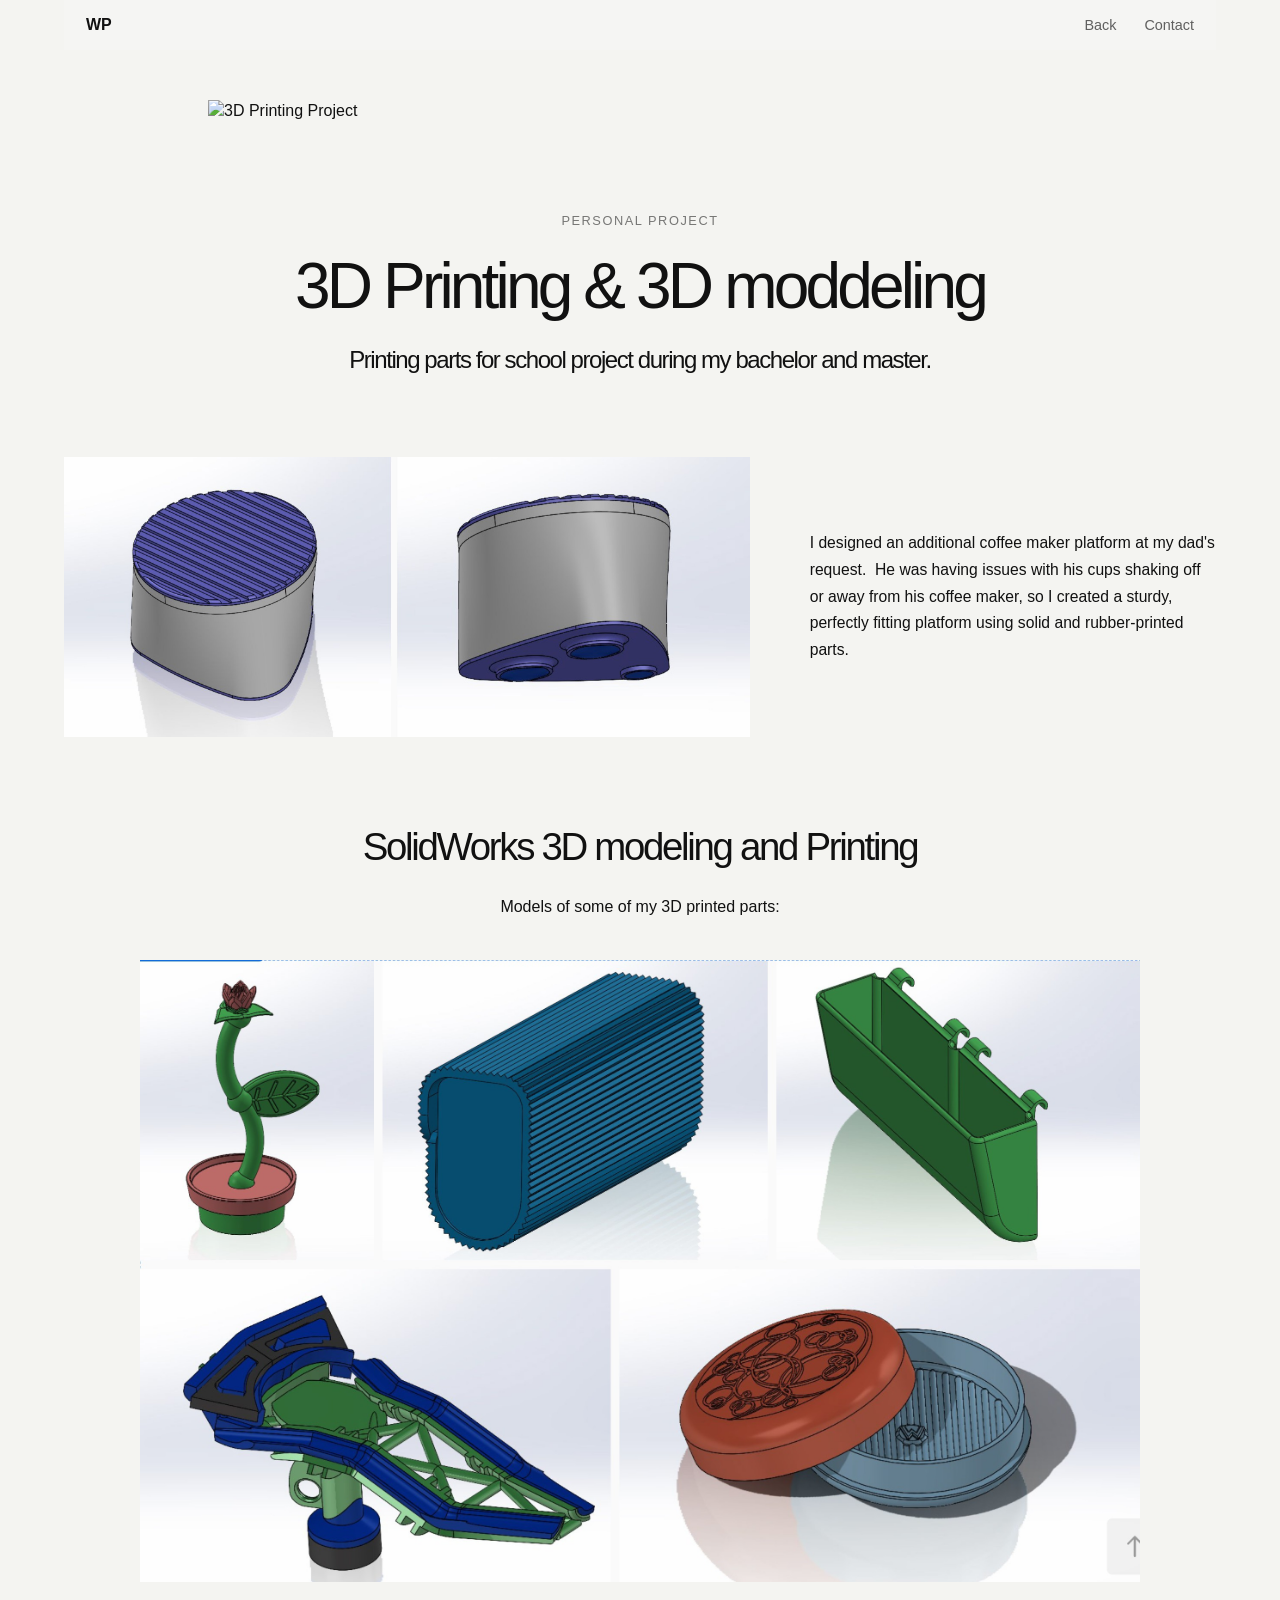
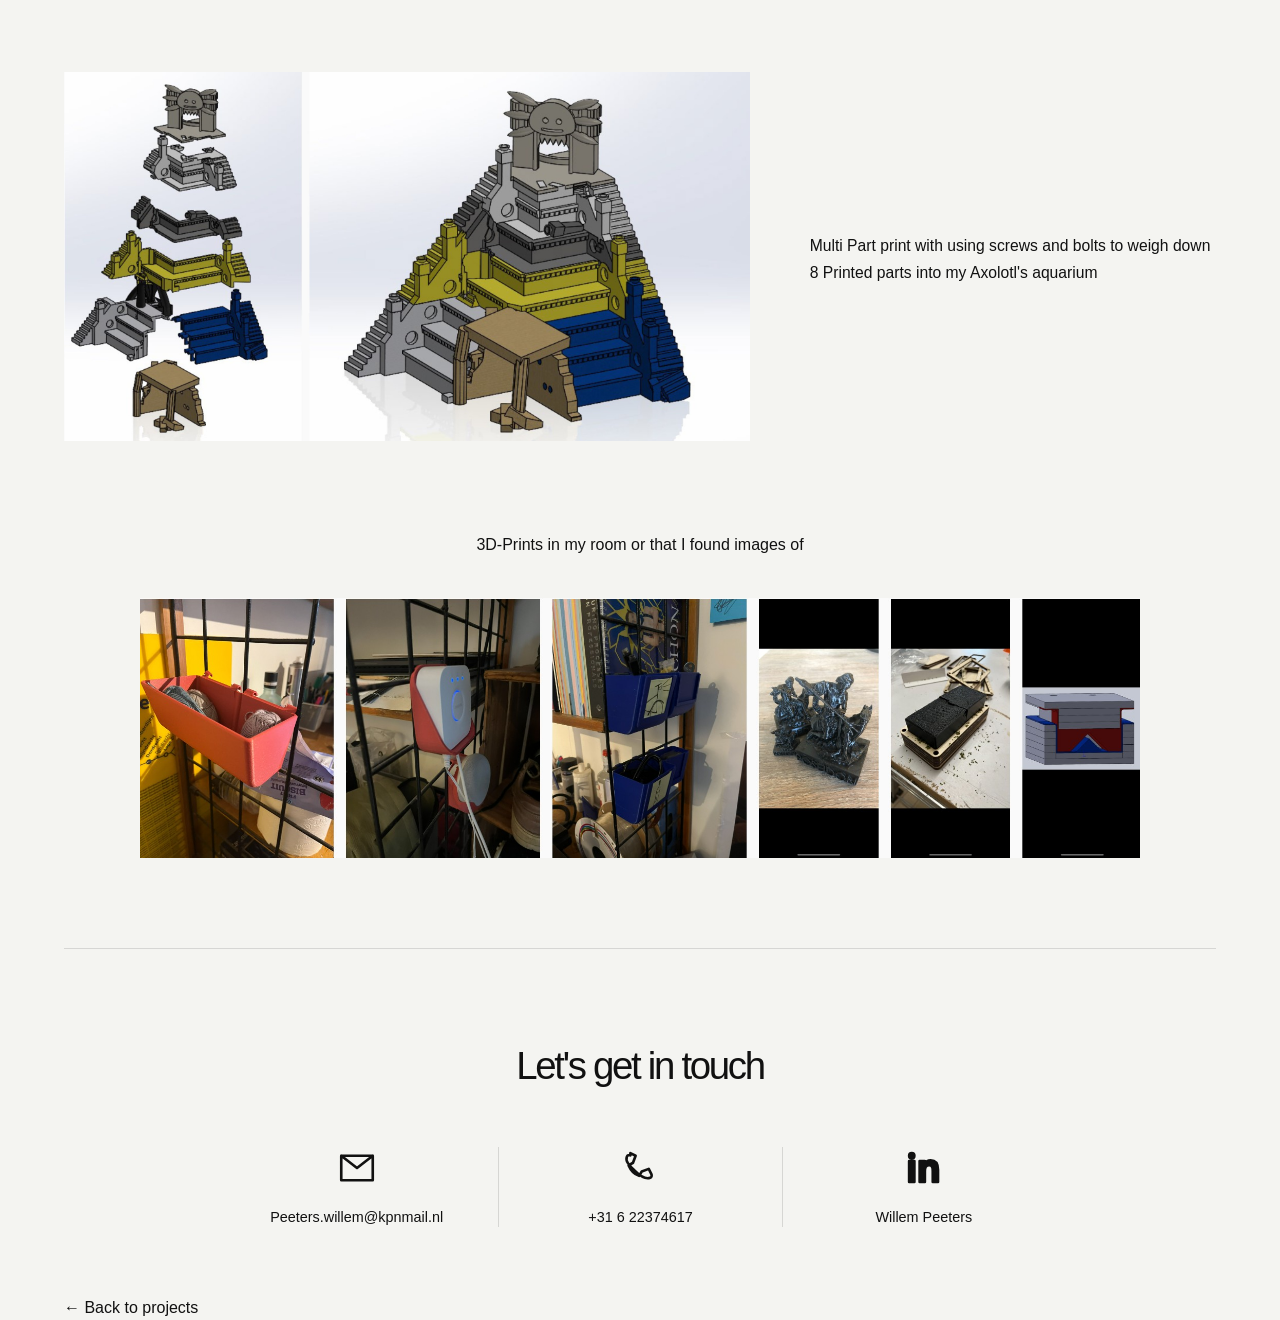
==== 3DPrinting.html @ cccd196d "Nieuwe gefilterde portfolio versie" ====
<!DOCTYPE html>

<html lang="en">

<head>
    <meta charset="UTF-8">
    <meta name="viewport" content="width=device-width, initial-scale=1.0">

    <title>3D-Printing - Willem Peeters</title>

    <link rel="stylesheet" href="css/style.css">
</head>

<body>


    <!-- =========================
         FLOATING NAVIGATION
    ========================== -->

    <nav class="project-navigation">

        <a href="index.html" class="project-nav-logo">
            WP
        </a>

        <div class="project-nav-links">

            <a href="index.html#work">
                Back
            </a>

            <a href="index.html#contact">
                Contact
            </a>

        </div>

    </nav>



    <main class="project-page">


        <!-- =========================
             MAIN IMAGE
        ========================== -->

        <section class="project-centered-image project-introduction-image">

            <img
                src="Willem Peeters_files/3DPrinting/Main2.jpg"
                alt="3D Printing Project"
            >

        </section>



        <!-- =========================
             TITLE + INTRODUCTION
        ========================== -->

        <section class="project-introduction">

            <div class="project-introduction-content">

                <p class="project-label">
                    Personal project
                </p>

                <h1>
                    3D Printing & 3D moddeling
                </h1>
<h2>
                    Printing parts for school project during my bachelor and master.
                                </h2>
            

            </div>

        </section>



        <!-- =========================
             THE PROBLEM
        ========================== -->

        <section class="project-story">

             <div class="project-story-image">
                <img
                    src="Willem Peeters_files/3DPrinting/2.jpg"
                    alt="3D Printing"
                >
            </div>

            <div class="project-story-text">

                <p class="project-label">
                    
                </p>

    
                <p>
                I designed an additional coffee maker platform at my dad's request. 
He was having issues with his cups shaking off or away from his coffee maker, so I created a sturdy, perfectly fitting platform using solid and rubber-printed parts.</p>

                </p>

            </div>

        </section>


 <!-- =========================
             RESEARCH / TOELICHTING
        ========================== -->
        <section class="project-image-with-text">

    <div class="project-image-with-text-content">

        <p class="project-label">
            
        </p>

        <h2>
            SolidWorks 3D modeling and Printing
        </h2>

        <p>
            Models of some of my 3D printed parts:</p>

    </div>


    <div class="project-image-with-text-image">

        <img
            src="Willem Peeters_files/3DPrinting/3.jpg"
            alt="Lely project"
        >

    </div>

</section>
        <section class="project-story">

            <div class="project-story-image">
                <img
                    src="Willem Peeters_files/3DPrinting/5.jpg"
                    alt="Recycling process"
                >
            </div>

            <div class="project-story-text">

                <p class="project-label">
                    
                </p>

                <h2>
                    
                </h2>

                <p>
                 Multi Part print with using screws and bolts to weigh down 8 Printed parts into my Axolotl's aquarium
            </div>

        </section>
 <section class="project-image-with-text">

    <div class="project-image-with-text-content">

        <p class="project-label">
            
        </p>

        <h2>
            
        </h2>

        <p>
             3D-Prints in my room or that I found images of</p>

    </div>


    <div class="project-image-with-text-image">

        <img
            src="Willem Peeters_files/3DPrinting/4.jpg"
            alt="Lely project"
        >

    </div>

</section>
        </section>
  <!-- CONTACT -->
        <section class="project-contact" id="contact">

            <h2>Let's get in touch</h2>

            <div class="project-contact-items">

                <a
                    href="mailto:Peeters.willem@kpnmail.nl"
                    class="project-contact-item"
                >
                    <div class="project-contact-icon">
                        <svg viewBox="0 0 24 24" aria-hidden="true">
                            <path
                                d="M3 5h18v14H3V5zm0 0l9 7 9-7"
                                fill="none"
                                stroke="currentColor"
                                stroke-width="1.5"
                            />
                        </svg>
                    </div>

                    <span>Peeters.willem@kpnmail.nl</span>
                </a>


                <a
                    href="tel:+31622374617"
                    class="project-contact-item"
                >
                    <div class="project-contact-icon">
                        <svg viewBox="0 0 24 24" aria-hidden="true">
                            <path
                                d="M6.5 3.5l3 1.5-1.5 4-2.5 1.5c1.2 2.8 3.2 5 6 6l1.5-2.5 4  -1.5 1.5 3c.4.8.1 1.8-.7 2.1-2.8 1.1-6.1-1.4-8.8-4.1S3.4 8.3 4.5 5.5c.3-.8 1.2-1.1 2-.7z"
                                fill="none"
                                stroke="currentColor"
                                stroke-width="1.5"
                            />
                        </svg>
                    </div>

                    <span>+31 6 22374617</span>
                </a>


                <a
                    href="https://www.linkedin.com/in/willem-peeters-834319159/"
                    target="_blank"
                    rel="noopener noreferrer"
                    class="project-contact-item"
                >
                    <div class="project-contact-icon">
                        <svg viewBox="0 0 24 24" aria-hidden="true">
                            <path
                                d="M5 3.5A1.5 1.5 0 1 1 5 6.5 1.5 1.5 0 0 1 5 3.5zM3.5 8h3v12h-3V8zm6 0h2.9v1.6h.1c.4-.8 1.5-2 3.3-2 3.5 0 4.2 2.3 4.2 5.4V20h-3v-6.2c0-1.5 0-3.4-2.1-3.4s-2.4 1.7-2.4 3.3V20h-3V8z"
                                fill="currentColor"
                            />
                        </svg>
                    </div>

                    <span>Willem Peeters</span>
                </a>

            </div>

        </section>


        <!-- BACK TO PROJECTS -->
        <div class="project-back">
            <a href="index.html#work">← Back to projects</a>
        </div>

    </main>

</body>
</html>
---- css/style.css ----
/* ========================================
   RESET
======================================== */

* {
    margin: 0;
    padding: 0;
    box-sizing: border-box;
}

html {
    scroll-behavior: smooth;
}

body {
    background: #f4f4f1;
    color: #111;
    font-family: Arial, Helvetica, sans-serif;
    line-height: 1.4;
}

a {
    color: inherit;
    text-decoration: none;
}


/* ========================================
   FLOATING NAVIGATION
======================================== */

.site-header {
    position: fixed;
    top: 20px;
    left: 50%;
    transform: translateX(-50%);

    width: calc(100% - 40px);
    max-width: 600px;

    z-index: 100;
}

.navigation {
    width: 100%;

    padding: 12px 16px;

    display: flex;
    justify-content: space-between;
    align-items: center;

    background: rgba(244, 244, 241, 0.82);

    border: 1px solid rgba(0, 0, 0, 0.08);

    border-radius: 100px;

    backdrop-filter: blur(14px);
    -webkit-backdrop-filter: blur(14px);

    box-shadow: 0 8px 30px rgba(0, 0, 0, 0.06);
}


/* LOGO */

.logo {
    width: 32px;
    height: 32px;

    display: flex;
    align-items: center;
    justify-content: center;

    border-radius: 50%;

    background: #111;
    color: #fff;

    font-size: 11px;
    font-weight: 700;

    letter-spacing: -0.05em;
}


/* NAV LINKS */

.nav-links {
    display: flex;
    align-items: center;

    gap: 25px;
}

.nav-links a {
    font-size: 12px;

    transition:
        opacity 0.3s ease,
        transform 0.3s ease;
}

.nav-links a:hover {
    opacity: 0.5;
    transform: translateY(-1px);
}


/* ========================================
   GENERAL TYPOGRAPHY
======================================== */

.eyebrow {
    font-size: 10px;
    font-weight: 600;

    letter-spacing: 0.16em;

    text-transform: uppercase;
}

h1,
h2,
h3 {
    font-weight: 500;

    letter-spacing: -0.06em;
}


/* ========================================
   HERO
======================================== */

.hero {
    min-height: 100vh;

    max-width: 1500px;
    margin: auto;

    padding: 160px 45px 80px;

    display: flex;
    align-items: center;

    position: relative;

    overflow: hidden;
}


/* HERO IMAGE */

.hero-image {
    position: absolute;

    right: 45px;
    top: 50%;

    transform: translateY(-50%);

    width: 25%;
    height: 72%;

    overflow: hidden;

    z-index: 0;
}

.hero-image img {
    width: 100%;
    height: 100%;

    object-fit: cover;

    display: block;

    animation: heroImageIn 1.4s ease forwards;
}


/* HERO CONTENT */

.hero-content {
    position: relative;

    z-index: 2;

    max-width: 800px;

    animation: heroIn 1s ease forwards;
}

.hero h1 {
    margin-top: 25px;

    font-size: clamp(70px, 10vw, 155px);

    line-height: 0.85;
}

.hero-description {
    max-width: 500px;

    margin-top: 45px;

    font-size: 16px;

    color: #555;
}

.hero-link {
    display: inline-flex;

    align-items: center;

    gap: 12px;

    margin-top: 35px;

    padding-bottom: 5px;

    font-size: 13px;

    font-weight: 600;

    border-bottom: 1px solid #111;
}

.hero-link span {
    transition: transform 0.3s ease;
}

.hero-link:hover span {
    transform: translateY(4px);
}


/* HERO NUMBER */

.hero-number {
    position: absolute;

    right: 45px;
    bottom: 55px;

    font-size: 11px;

    color: #777;
}


/* ========================================
   INTRO
======================================== */

.intro {
    max-width: 1500px;
    margin: auto;

    padding: 200px 45px;
}

.intro h2 {
    margin-top: 30px;

    font-size: clamp(60px, 8vw, 125px);

    line-height: 0.9;
}

.intro h2 span {
    color: #777;
}

.intro-text {
    max-width: 600px;

    margin-top: 60px;
    margin-left: 35%;

    font-size: 20px;

    color: #555;
}


/* ========================================
   WORK
======================================== */

.work {
    max-width: 1500px;
    margin: auto;

    padding: 120px 45px;
}


/* SECTION HEADING */

.section-heading {
    display: flex;

    justify-content: space-between;
    align-items: flex-end;

    margin-bottom: 150px;
}

.section-heading h2 {
    margin-top: 20px;

    font-size: clamp(60px, 9vw, 140px);

    line-height: 0.85;
}

.project-count {
    font-size: 11px;

    color: #777;
}


/* ========================================
   PROJECT LAYOUT
======================================== */

.project {
    margin-bottom: 220px;

    display: grid;

    grid-template-columns: minmax(0, 1.5fr) minmax(280px, 0.7fr);

    gap: 70px;

    align-items: center;
}


/*
    Alternating projects

    Normal:
    IMAGE | TEXT

    Reverse:
    TEXT | IMAGE
*/

.project-reverse {
    grid-template-columns: minmax(280px, 0.7fr) minmax(0, 1.5fr);
}


/* ========================================
   PROJECT IMAGE
======================================== */

.project-image {
    width: 100%;

    aspect-ratio: 16 / 10;

    overflow: hidden;

    background: #deded9;
}


/* IMAGE */

.project-image img {
    width: 100%;
    height: 100%;

    display: block;

    object-fit: cover;

    transition:
        transform 0.8s cubic-bezier(0.22, 1, 0.36, 1);
}


/* IMAGE HOVER */

.project-image:hover img {
    transform: scale(1.035);
}


/* ========================================
   PROJECT INFO
======================================== */

.project-info {
    display: flex;

    flex-direction: column;

    justify-content: center;

    gap: 50px;

    max-width: 450px;
}


/* Reverse project */

.project-reverse .project-info {
    order: 1;
}

.project-reverse .project-image {
    order: 2;
}


/* NUMBER */

.project-number {
    margin-bottom: 14px;

    font-size: 11px;

    color: #777;
}


/* CATEGORY */

.project-category {
    margin-bottom: 22px;

    font-size: 9px;

    font-weight: 600;

    letter-spacing: 0.14em;

    text-transform: uppercase;

    color: #777;
}


/* TITLE */

.project-info h3 {
    font-size: clamp(42px, 4.5vw, 72px);

    line-height: 0.9;
}


/* DESCRIPTION */

.project-info p:not(.project-number):not(.project-category) {
    max-width: 350px;

    font-size: 15px;

    color: #555;
}


/* PROJECT LINK */

.project-link {
    display: inline-block;

    width: fit-content;

    margin-top: 25px;

    padding-bottom: 5px;

    font-size: 12px;

    font-weight: 600;

    border-bottom: 1px solid #111;

    transition:
        opacity 0.3s ease,
        transform 0.3s ease;
}

.project-link:hover {
    opacity: 0.5;

    transform: translateX(4px);
}


/* ========================================
   ABOUT
======================================== */

.about {
    max-width: 1500px;
    margin: auto;

    padding: 220px 45px;

    display: grid;

    grid-template-columns: 1fr 1fr;

    gap: 100px;
}

.about h2 {
    margin-top: 30px;

    font-size: clamp(60px, 7vw, 110px);

    line-height: 0.88;
}

.about-text {
    max-width: 500px;

    align-self: center;
}

.about-text p {
    margin-bottom: 30px;

    font-size: 20px;

    color: #555;
}


/* ========================================
   CONTACT
======================================== */

.contact {
    min-height: 80vh;

    max-width: 1500px;
    margin: auto;

    padding: 180px 45px;

    display: flex;

    flex-direction: column;

    justify-content: center;
}

.contact h2 {
    margin-top: 30px;

    font-size: clamp(70px, 11vw, 170px);

    line-height: 0.85;
}


/* CONTACT LINKS */

.contact-links {
    display: flex;

    flex-direction: column;

    align-items: flex-start;

    gap: 18px;

    margin-top: 55px;
}

.contact-link {
    display: flex;

    align-items: center;

    gap: 12px;

    width: fit-content;

    padding-bottom: 7px;

    font-size: 15px;

    border-bottom: 1px solid #111;

    transition:
        opacity 0.3s ease,
        transform 0.3s ease;
}

.contact-link:hover {
    opacity: 0.5;

    transform: translateX(5px);
}

/* =========================================
   PROJECT INDEX
   ========================================= */

.project-index {
    width: 80%;
    Margin: 0 auto;
    max-width: 1200px;
    padding: 200px 0 200px;
    Box-sizing: border-box;
    scroll-margin-top: 100px;
}

.project-index-header {
    margin-bottom: 0px;
}

.project-index-label {
    font-size: 8px;
    letter-spacing: 0.12em;
    text-transform: uppercase;
    margin-bottom: 0px;
    opacity: 0.55;
}

.project-index-header h2 {
    font-size: clamp(42px, 6vw, 80px);
    font-weight: 500;
    letter-spacing: -0.04em;
    margin: 0;
}


/* Groups */

.project-index-groups {
    display: grid;
    grid-template-columns: repeat(2, 1fr);
    column-gap: 40px;
    row-gap: 60px;
}

.project-index-group h3 {
    font-size: 14px;
    font-weight: 500;
    text-transform: uppercase;
    letter-spacing: 0.08em;
    opacity: 0.5;
    margin: 0 0 18px;
}


/* Project links */

.project-index-item {
    display: grid;
    grid-template-columns: 20px 1fr 25px;
    align-items: center;

    padding: 0px 0;

    color: inherit;
    text-decoration: none;

    border-top: 1px solid rgba(0, 0, 0, 0.15);

    transition:
        opacity 0.25s ease,
        padding-left 0.25s ease;
}

.project-index-item:last-child {
    border-bottom: 1px solid rgba(0, 0, 0, 0.15);
}

.project-index-item span:first-child {
    font-size: 12px;
    opacity: 0.45;
}

.project-index-item span:nth-child(2) {
    font-size: 12px;
}

.project-index-item span:last-child {
    text-align: right;
    font-size: 16px;
    opacity: 0.5;
}

.project-index-item:hover {
    opacity: 0.55;
    padding-left: 8px;
}


/* Featured projects */

.featured-group {
    grid-column: 1 / -1;
    margin-bottom: 0px;
}

.featured-group .project-index-item span:nth-child(2) {
    font-size: 12px;
}


/* Smooth scrolling */

html {
    scroll-behavior: smooth;
}


/* Mobile */

@media (max-width: 700px) {

    .project-index {
        padding: 70px 0 80px;
    }

    .project-index-header {
        margin-bottom: 40px;
    }

    .project-index-groups {
        grid-template-columns: 1fr;
        row-gap: 50px;
    }

    .featured-group {
        grid-column: auto;
    }

    .project-index-item {
        grid-template-columns: 35px 1fr 20px;
    }

    .project-index-item span:nth-child(2) {
        font-size: 15px;
    }

}

/* CONTACT ICON */

.contact-icon,
.linkedin-icon {
    width: 42px;
    height: 42px;

    display: flex;
    align-items: center;
    justify-content: center;
}

.linkedin-icon svg {
    width: 100%;
    height: 100%;
    display: block;
}


/* ========================================
   FOOTER
======================================== */

footer {
    border-top: 1px solid #ccc;

    padding: 30px 45px;

    display: flex;

    justify-content: space-between;

    font-size: 11px;

    color: #777;
}


/* ========================================
   ANIMATIONS
======================================== */

@keyframes heroIn {

    from {
        opacity: 0;

        transform: translateY(40px);
    }

    to {
        opacity: 1;

        transform: translateY(0);
    }

}


@keyframes heroImageIn {

    from {
        opacity: 0;

        transform: scale(1.04);
    }

    to {
        opacity: 1;

        transform: scale(1);
    }

}


/* ========================================
   MOBILE
======================================== */

@media (max-width: 900px) {

    /* HERO */

    .hero {
        min-height: auto;

        padding: 140px 25px 100px;

        display: flex;

        flex-direction: column;

        align-items: flex-start;
    }


    .hero-image {
        position: relative;

        top: auto;
        right: auto;

        transform: none;

        width: 100%;
        height: 55vh;

        margin-top: 60px;

        order: 2;
    }


    .hero-content {
        order: 1;
    }


    .hero-number {
        display: none;
    }


    /* PROJECTS */

    .project,
    .project-reverse {

        display: grid;

        grid-template-columns: 1fr;

        gap: 35px;

        margin-bottom: 130px;
    }


    .project-image,
    .project-reverse .project-image {

        width: 100%;

        order: 1;
    }


    .project-info,
    .project-reverse .project-info {

        width: 100%;

        max-width: 600px;

        order: 2;
    }


    /* ABOUT */

    .about {

        grid-template-columns: 1fr;

        gap: 70px;
    }

}

/* =====================================================
   STANDALONE PROJECT TEXT
===================================================== */

.project-standalone {
    max-width: 800px;
    margin: 0 auto 80px;
    text-align: center;
}

.project-standalone h2 {
    font-size: clamp(2rem, 3vw, 3rem);
    line-height: 1.05;
    font-weight: 500;
    margin: 0 0 25px;
}

.project-standalone p {
    font-size: 1rem;
    line-height: 1.7;
    margin-bottom: 18px;
}

/* ========================================
   SMALL MOBILE
======================================== */

@media (max-width: 600px) {

    .site-header {
        top: 12px;

        width: calc(100% - 24px);
    }


    .navigation {
        padding: 10px 12px;
    }


    .nav-links {
        gap: 15px;
    }


    .nav-links a {
        font-size: 11px;
    }


    .hero {
        padding: 120px 20px 70px;
    }


    .hero h1 {
        font-size: 64px;
    }


    .hero-description {
        font-size: 15px;

        margin-top: 35px;
    }


    .hero-image {
        height: 45vh;

        margin-top: 45px;
    }


    .intro {
        padding: 120px 20px;
    }


    .intro h2 {
        font-size: 58px;
    }


    .intro-text {
        margin-left: 0;

        margin-top: 40px;

        font-size: 17px;
    }


    .work {
        padding: 80px 20px;
    }


    .section-heading {
        margin-bottom: 80px;
    }


    .section-heading h2 {
        font-size: 65px;
    }


    .project {
        margin-bottom: 110px;
    }


    .project-info h3 {
        font-size: 48px;
    }


    .about {
        padding: 120px 20px;
    }


    .about h2 {
        font-size: 58px;
    }


    .about-text p {
        font-size: 17px;
    }


    .contact {
        min-height: 70vh;

        padding: 120px 20px;
    }


    .contact h2 {
        font-size: 70px;
    }


    footer {
        padding: 25px 20px;

        flex-direction: column;

        gap: 10px;
    }
}
/* =====================================================
   PROJECT PAGES
===================================================== */

.project-page {
    width: min(1400px, 90%);
    margin: 0 auto;
}


/* =====================================================
   PROJECT HERO
===================================================== */

.project-page-hero {
    padding-top: 110px;
    margin-bottom: 70px;
}

.project-page-hero-image {
    width: 48%;
}

.project-page-hero-image img {
    width: 100%;
    height: auto;
    display: block;
    border-radius: 4px;
}


/* =====================================================
   PROJECT INTRODUCTION
===================================================== */

.project-introduction {
    max-width: 900px;
    margin: 0 auto 110px;
    text-align: center;
}

.project-label {
    font-size: 0.8rem;
    text-transform: uppercase;
    letter-spacing: 0.12em;
    opacity: 0.55;
    margin-bottom: 14px;
}

.project-introduction h1 {
    font-size: clamp(2.8rem, 5vw, 5rem);
    line-height: 1;
    font-weight: 500;
    margin: 0 auto 35px;
    max-width: 900px;
}

.project-intro-text {
    max-width: 760px;
    margin: 0 auto;
}

.project-intro-text p {
    font-size: 1.05rem;
    line-height: 1.7;
    margin-bottom: 20px;
}


/* =====================================================
   PROJECT STORY
===================================================== */

/* =====================================================
   PROJECT STORY
===================================================== */

.project-story {
    display: grid;
    grid-template-columns: minmax(0, 1.35fr) minmax(300px, 0.8fr);
    gap: 60px;
    align-items: center;
    margin-bottom: 90px;
}


/* Normale sectie:
   afbeelding links - tekst rechts */

.project-story-image {
    grid-column: 1;
    width: 100%;
    overflow: hidden;
}

.project-story-text {
    grid-column: 2;
    max-width: 600px;
}


/* Omgekeerde sectie:
   tekst links - afbeelding rechts */

.project-story-reverse .project-story-image {
    grid-column: 2;
    grid-row: 1;
}

.project-story-reverse .project-story-text {
    grid-column: 1;
    grid-row: 1;
    max-width: 600px;
}


/* Afbeeldingen */

.project-story-image img {
    width: 100%;
    height: auto;
    display: block;

    transition: transform 0.6s ease;
}

.project-story-image:hover img {
    transform: scale(1.02);
}


/* Tekst */

.project-story-text h2 {
    font-size: clamp(2rem, 3vw, 3rem);
    line-height: 1.05;
    font-weight: 500;
    margin: 0 0 25px;
}

.project-story-text p,
.project-story-text li {
    font-size: 0.98rem;
    line-height: 1.7;
}

.project-story-text p {
    margin-bottom: 18px;
}

.project-story-text ol {
    padding-left: 22px;
    margin: 25px 0;
}

.project-story-text li {
    margin-bottom: 12px;
}


/* =====================================================
   FINAL IMAGE
===================================================== */

.project-final-image {
    width: 65%;
    margin: 0 auto 100px;
}

.project-final-image img {
    width: 100%;
    height: auto;
    display: block;
}


/* =====================================================
   BACK LINK
===================================================== */

.project-end {
    text-align: center;
    padding-bottom: 90px;
}

.back-link {
    font-size: 0.9rem;
    text-decoration: none;
    opacity: 0.7;
    transition: opacity 0.3s ease;
}

.back-link:hover {
    opacity: 1;
}


/* =====================================================
   PROJECT CONTACT
===================================================== */

.project-contact {
    border-top: 1px solid rgba(0, 0, 0, 0.12);
    padding: 90px 0 70px;
    text-align: center;
}

.project-contact h2 {
    font-size: clamp(2rem, 3vw, 3rem);
    font-weight: 500;
    margin-bottom: 55px;
}

.project-contact-items {
    display: grid;
    grid-template-columns: repeat(3, 1fr);
    max-width: 850px;
    margin: 0 auto;
}

.project-contact-item {
    display: flex;
    flex-direction: column;
    align-items: center;
    justify-content: flex-start;

    padding: 0 35px;
    text-decoration: none;
    color: inherit;
}

.project-contact-item + .project-contact-item {
    border-left: 1px solid rgba(0, 0, 0, 0.12);
}


/* Alle iconen exact even groot */

.project-contact-icon {
    width: 42px;
    height: 42px;
    margin-bottom: 18px;

    display: flex;
    align-items: center;
    justify-content: center;
}

.project-contact-icon svg {
    width: 100%;
    height: 100%;
    fill: none;
    stroke: currentColor;
    stroke-width: 1.5;
    stroke-linecap: round;
    stroke-linejoin: round;
}


/* Tekst exact dezelfde grootte */

.project-contact-item span {
    font-size: 0.9rem;
    line-height: 1.4;
    text-align: center;
}

/* =====================================================
   PROJECT NAVIGATION
===================================================== */

.project-navigation {
    position: fixed;
    top: 0px;
    left: 50%;
    transform: translateX(-50%);

    width: min(1400px, 90%);

    display: flex;
    justify-content: space-between;
    align-items: center;

    z-index: 1000;
}

.project-nav-logo {
    font-size: 1.2rem;
    font-weight: 500;
    text-decoration: none;
    color: inherit;
}

.project-nav-links {
    display: flex;
    gap: 30px;
}

.project-nav-links a {
    font-size: 0.85rem;
    text-decoration: none;
    color: inherit;

    opacity: 0.65;

    transition: opacity 0.3s ease;
}

.project-nav-links a:hover {
    opacity: 1;
}

/* =====================================================
   CENTERED IMAGE WITH TEXT ABOVE
===================================================== */

.project-image-with-text {
    max-width: 1000px;
    margin: 0 auto 90px;
}

.project-image-with-text-content {
    max-width: 750px;
    margin: 0 auto 40px;
    text-align: center;
}

.project-image-with-text-content h2 {
    font-size: clamp(2rem, 3vw, 3rem);
    line-height: 1.05;
    font-weight: 500;
    margin: 0 0 25px;
}

.project-image-with-text-content p {
    font-size: 1rem;
    line-height: 1.7;
}

.project-image-with-text-image {
    width: 100%;
}

.project-image-with-text-image img {
    width: 100%;
    height: auto;
    display: block;
}

/* =====================================================
   TWO IMAGES SIDE BY SIDE
===================================================== */

.project-two-images {
    width: 100%;
    display: grid;
    grid-template-columns: 1fr 1fr;
    gap: 25px;

    margin: 0 auto 90px;
}

.project-two-image {
    width: 100%;
}

.project-two-image img {
    width: 100%;
    height: auto;
    display: block;

    transition: transform 0.6s ease;
}

.project-two-image:hover img {
    transform: scale(1.02);
}

/* =========================================
   PROJECT NAVIGATION
========================================= */

.project-navigation {
    position: fixed;
    top: 0px;
    left: 50%;
    transform: translateX(-50%);

    width: min(1400px, 90%);

    display: flex;
    align-items: center;
    justify-content: space-between;

    padding: 14px 22px;

    /* Zelfde achtergrond als de website */
    background: #f5f5f3;

    z-index: 1000;

    box-sizing: border-box;
}


/* WP */

.project-nav-logo {
    font-size: 1rem;
    font-weight: 600;
    text-decoration: none;
    color: #111;
}


/* Back + Contact */

.project-nav-links {
    display: flex;
    align-items: center;
    gap: 28px;
}

.project-nav-links a {
    font-size: 0.9rem;
    text-decoration: none;
    color: #111;

    transition: opacity 0.3s ease;
}

.project-nav-links a:hover {
    opacity: 0.5;
}


/* =========================================
   PROJECT INTRODUCTION IMAGE
========================================= */

.project-page {
    padding-top: 100px;
}

.project-introduction-image {
    width: 75%;
    max-width: 1100px;
    margin: 0 auto 55px;
}

.project-introduction-image img {
    width: 100%;
    height: auto;
    display: block;
}


/* =========================================
   PROJECT INTRODUCTION
========================================= */

.project-introduction {
    max-width: 800px;

    margin: 0 auto 80px;

    text-align: center;
}

.project-introduction-content {
    display: flex;
    flex-direction: column;
    align-items: center;
}

.project-introduction h1 {
    margin: 10px 0 25px;
}

.project-intro-text {
    max-width: 700px;
}

.project-intro-text p {
    margin-bottom: 18px;
    line-height: 1.7;
}


/* =========================================
   MOBILE
========================================= */

@media (max-width: 900px) {

    .project-navigation {
        top: 0px;
        width: 94%;
        padding: 12px 16px;
    }

    .project-nav-links {
        gap: 18px;
    }

    .project-introduction-image {
        width: 100%;
        margin-bottom: 40px;
    }

    .project-introduction {
        margin-bottom: 60px;
    }

}

/* =====================================================
   CENTERED PROJECT IMAGE
===================================================== */

.project-centered-image {
    width: 75%;
    max-width: 1100px;
    margin: 0 auto 90px;
}

.project-centered-image img {
    width: 100%;
    height: auto;
    display: block;
}
/* =====================================================
   SMALL PROJECT HERO
===================================================== */

.project-page-hero {
    padding-top: 85px;
    margin-bottom: 55px;
}

.project-page-hero-image {
    width: 38%;
    max-width: 500px;
}

.project-page-hero-image img {
    width: 100%;
    height: auto;
    display: block;
}

/* =====================================================
   PROJECT PAGE MOBILE
===================================================== */

@media (max-width: 900px) {

    .project-page {
        width: 88%;
    }

    .project-page-hero {
        padding-top: 10px;
        margin-bottom: 55px;
    }

    .project-page-hero-image {
        width: 10%;
    }

    .project-introduction {
        margin-bottom: 70px;
    }

    .project-introduction h1 {
        font-size: 2.7rem;
    }

    .project-story,
    .project-story-reverse {
        display: flex;
        flex-direction: column;

        gap: 30px;
        margin-bottom: 70px;
    }

    /* Op mobiel altijd eerst afbeelding, daarna tekst */

    .project-story-image {
        order: 1;
    }

    .project-story-text {
        order: 2;
        max-width: none;
    }

    .project-story-text h2 {
        font-size: 2rem;
    }

    .project-final-image {
        width: 100%;
        margin-bottom: 70px;
    }

    .project-contact {
        padding: 65px 0 50px;
    }

    .project-contact-items {
        grid-template-columns: 1fr;
        gap: 35px;
    }

    .project-contact-item {
        padding: 0;
    }

    .project-contact-item + .project-contact-item {
        border-left: none;
        padding-top: 35px;
        border-top: 1px solid rgba(0, 0, 0, 0.12);
    }
}
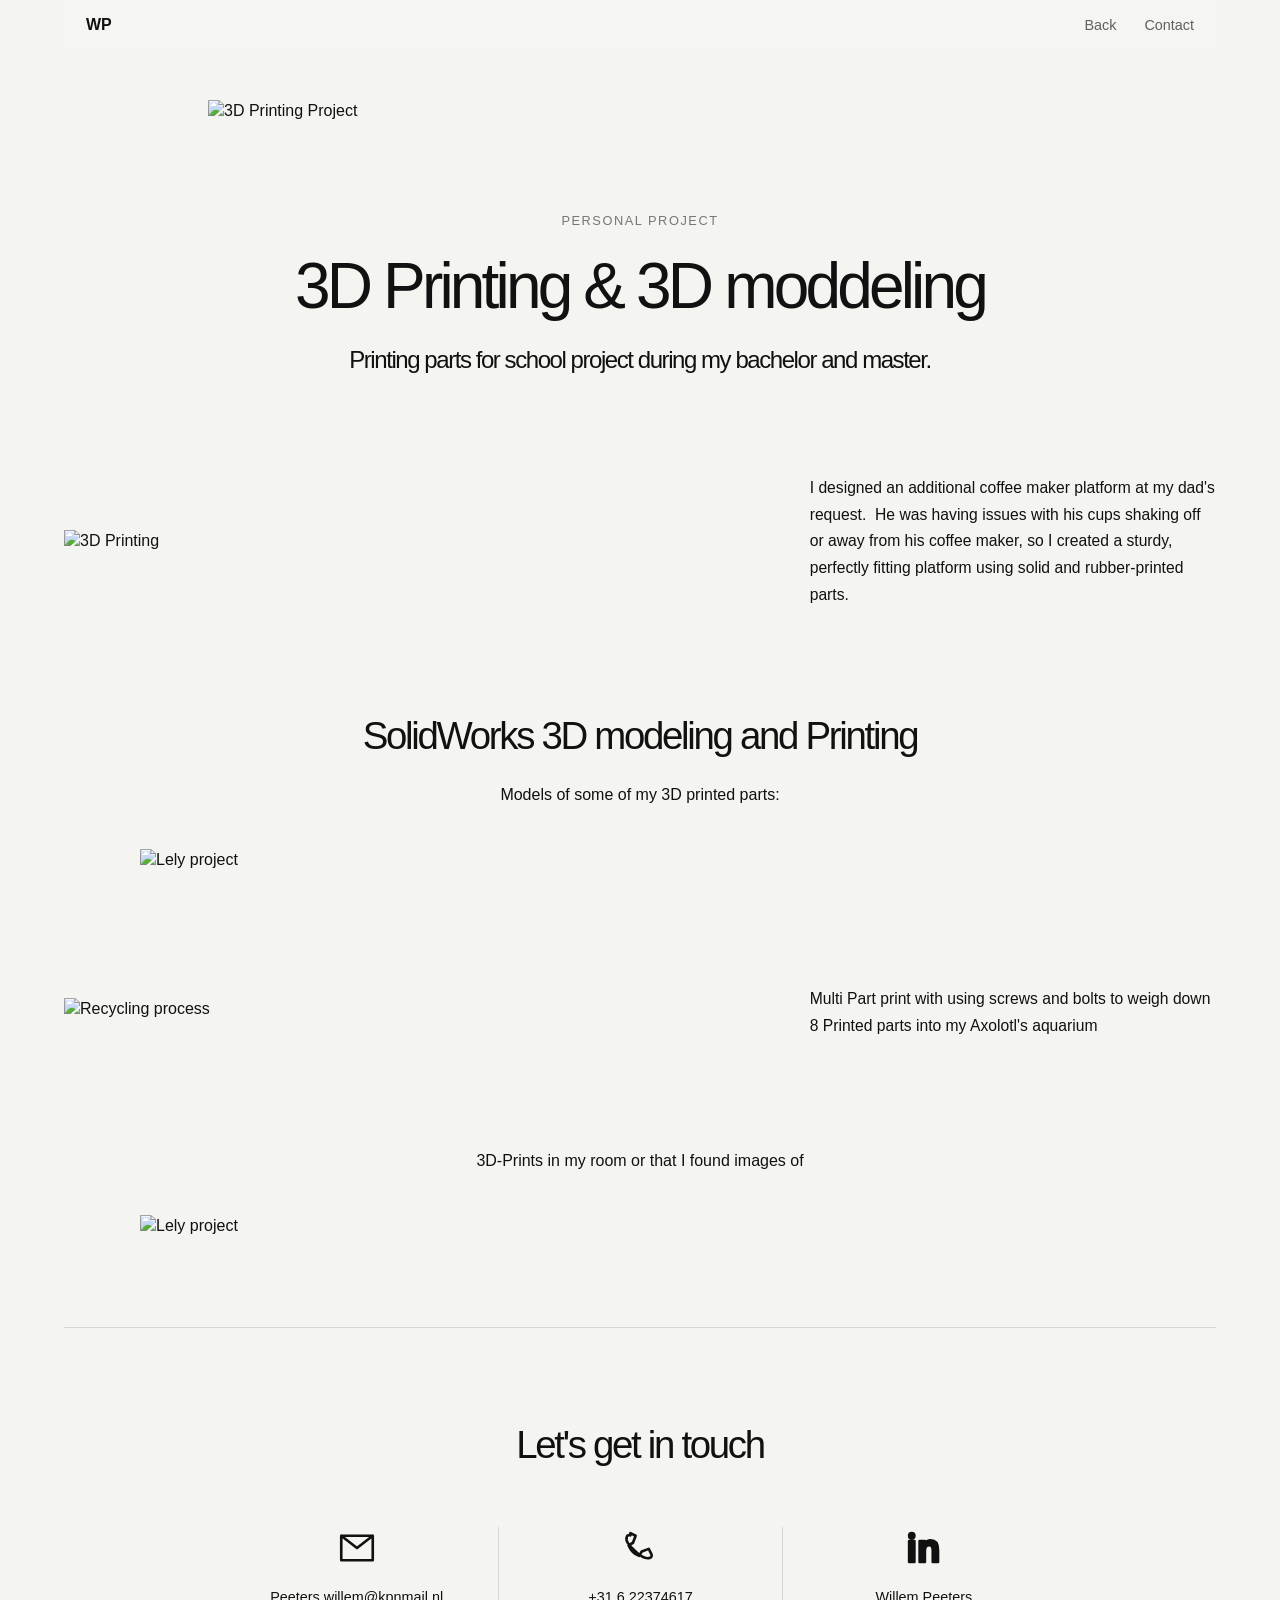
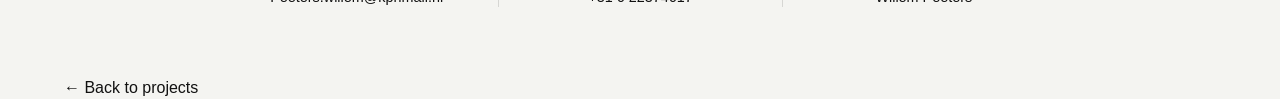
==== commit e00e8f92: "Website aangepast" ====
--- a/3DPrinting.html
+++ b/3DPrinting.html
@@ -50,7 +50,7 @@
         <section class="project-centered-image project-introduction-image">
 
             <img
-                src="Willem Peeters_files/3DPrinting/Main2.jpg"
+                src="Willem Peeters_files/3DPrinting/Main2.JPG"
                 alt="3D Printing Project"
             >
 
@@ -92,7 +92,7 @@
 
              <div class="project-story-image">
                 <img
-                    src="Willem Peeters_files/3DPrinting/2.jpg"
+                    src="Willem Peeters_files/3DPrinting/2.JPG"
                     alt="3D Printing"
                 >
             </div>
@@ -139,7 +139,7 @@
     <div class="project-image-with-text-image">
 
         <img
-            src="Willem Peeters_files/3DPrinting/3.jpg"
+            src="Willem Peeters_files/3DPrinting/3.JPG"
             alt="Lely project"
         >
 
@@ -150,7 +150,7 @@
 
             <div class="project-story-image">
                 <img
-                    src="Willem Peeters_files/3DPrinting/5.jpg"
+                    src="Willem Peeters_files/3DPrinting/5.JPG"
                     alt="Recycling process"
                 >
             </div>
@@ -191,7 +191,7 @@
     <div class="project-image-with-text-image">
 
         <img
-            src="Willem Peeters_files/3DPrinting/4.jpg"
+            src="Willem Peeters_files/3DPrinting/4.JPG"
             alt="Lely project"
         >
 
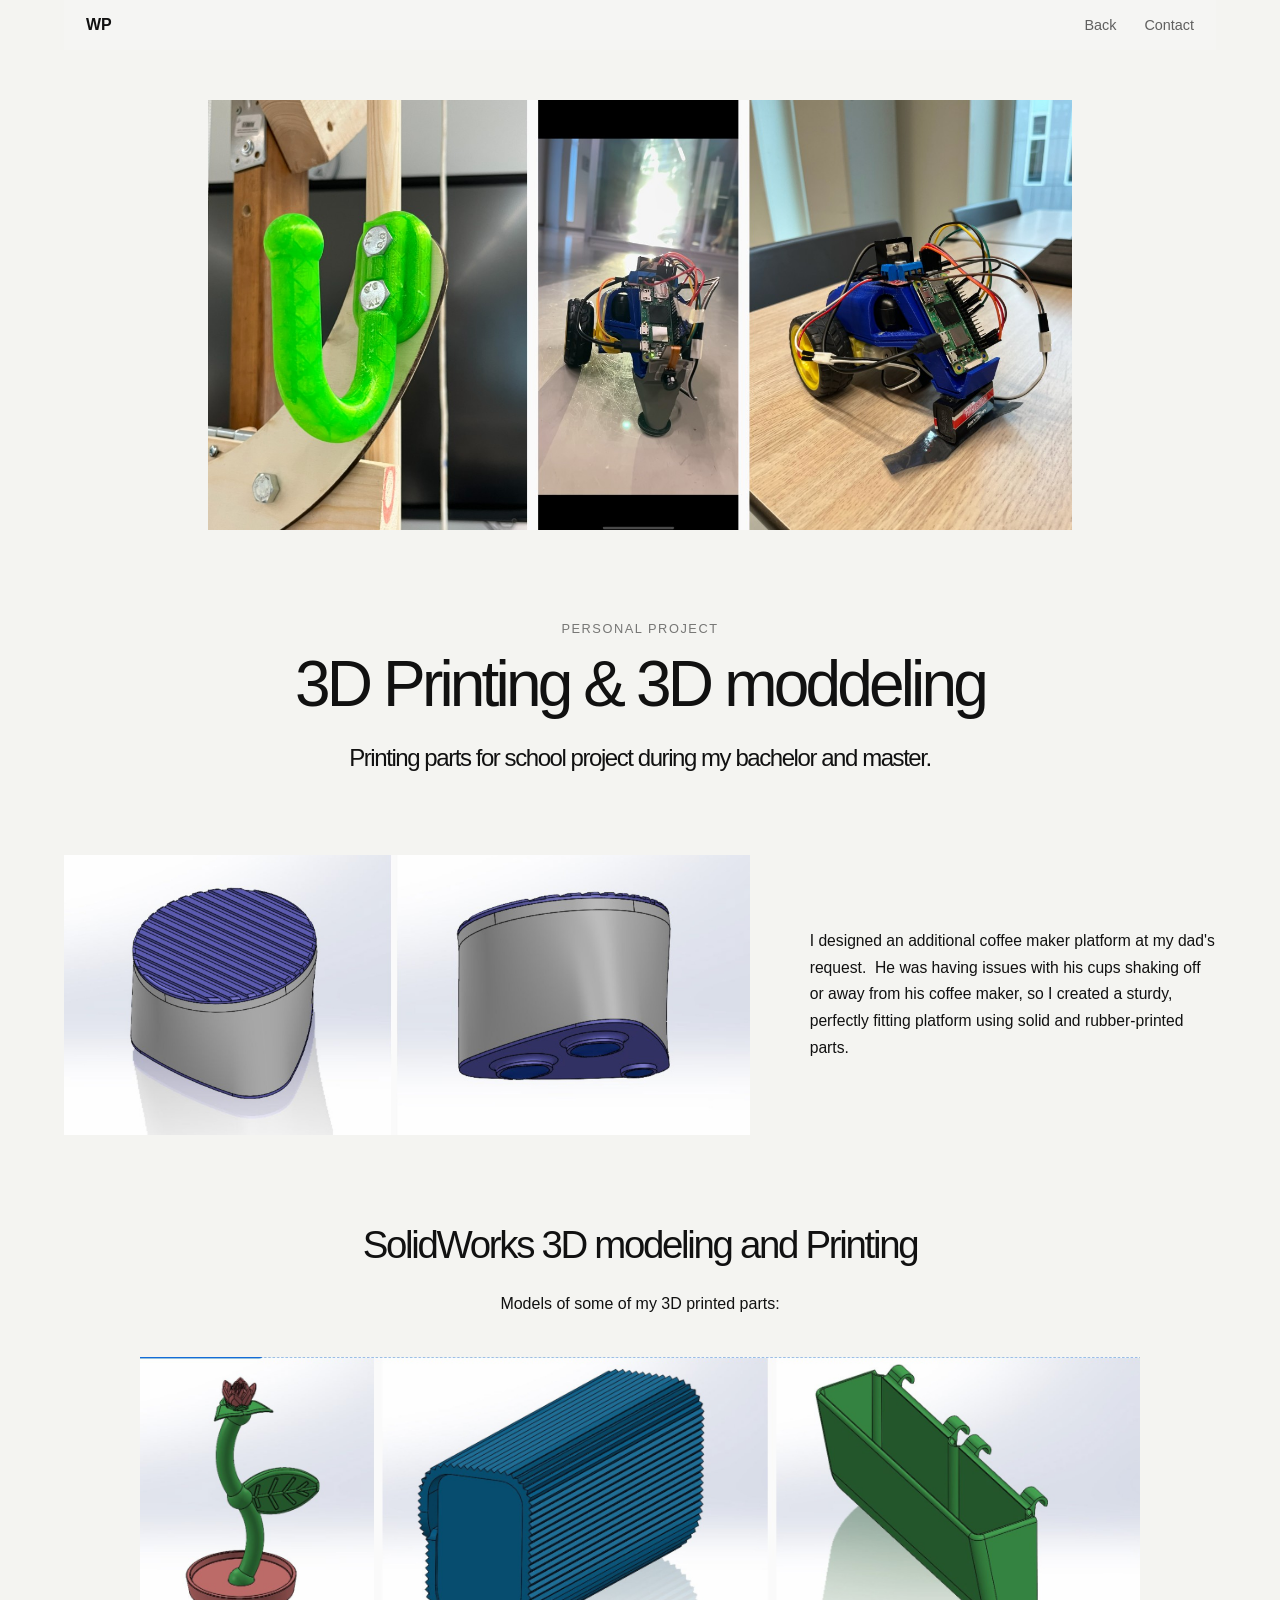
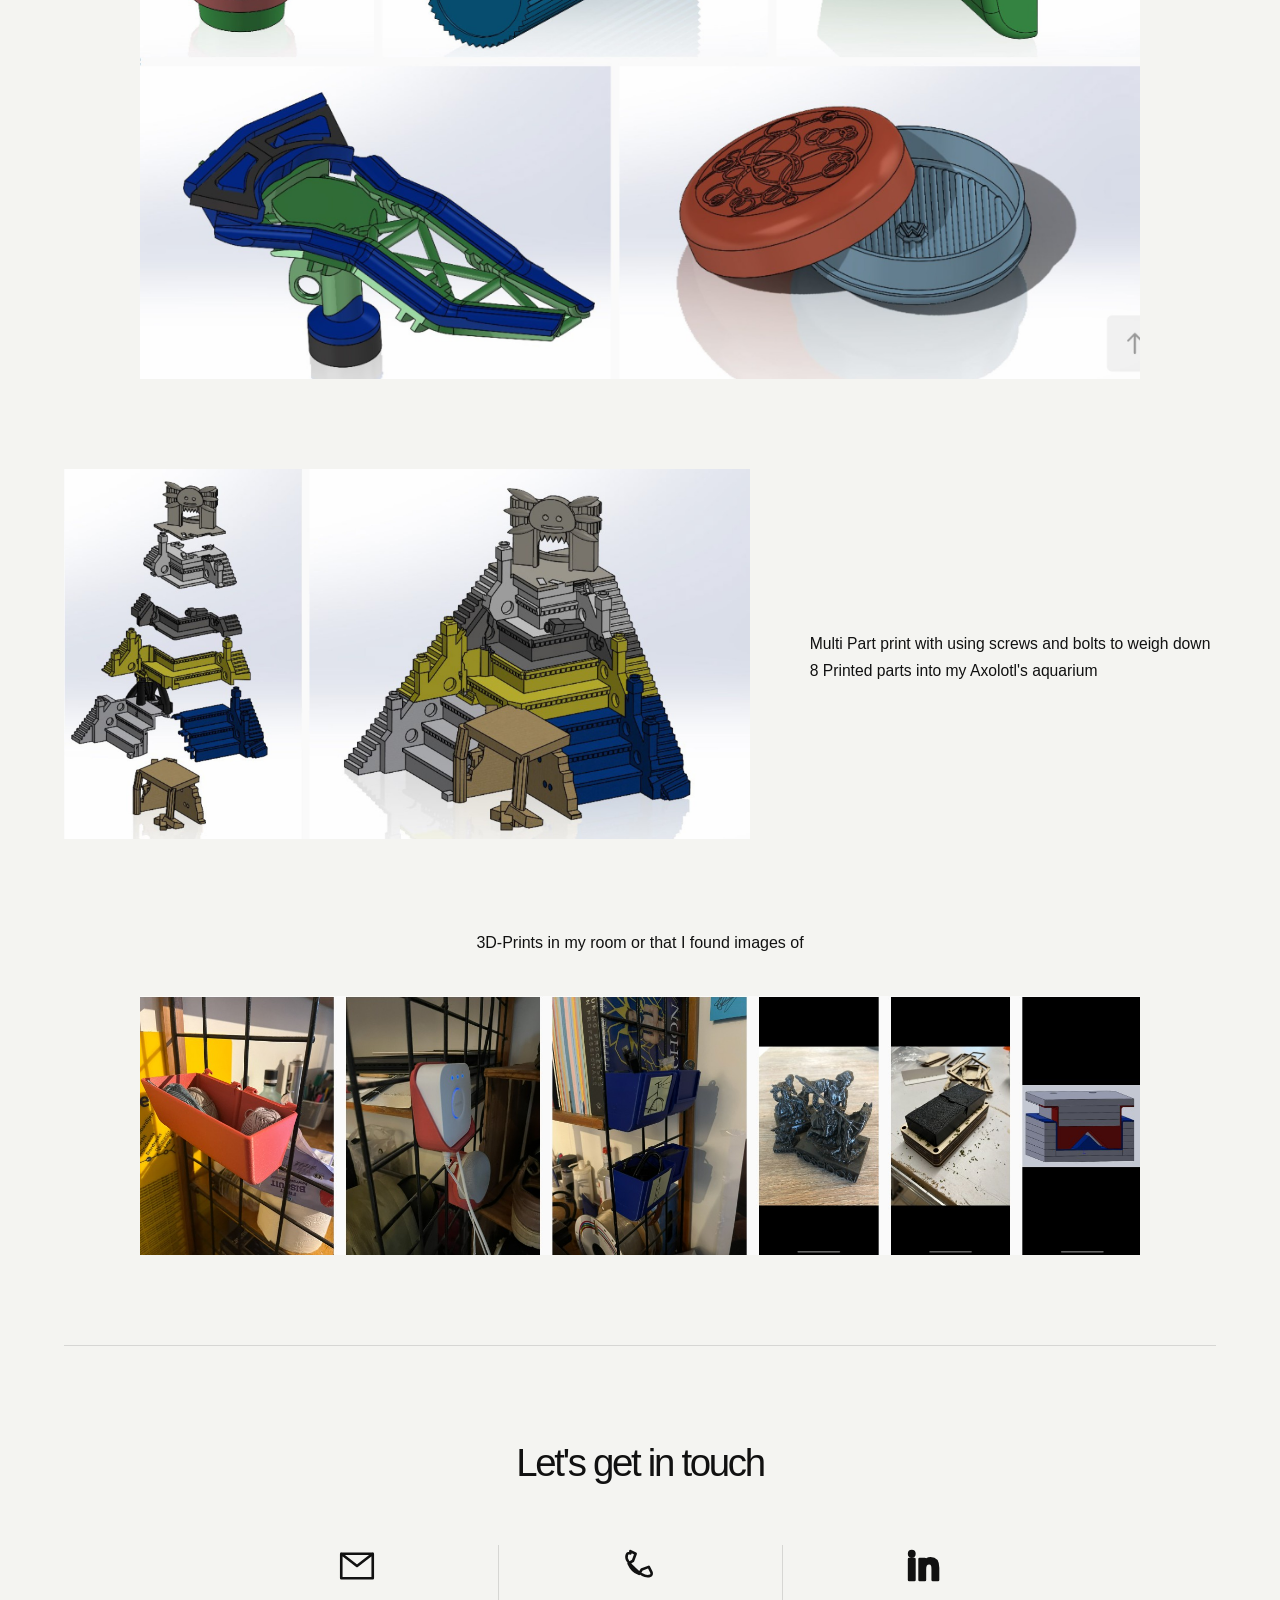
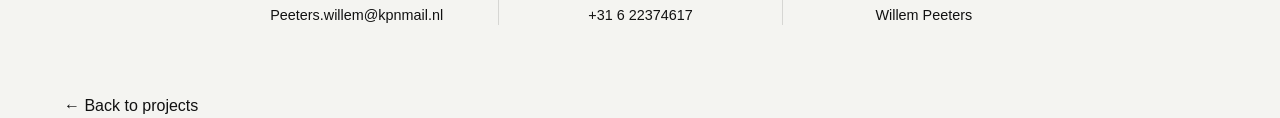
==== commit cb45ef44: "Update portfolio pages" ====
--- a/3DPrinting.html
+++ b/3DPrinting.html
@@ -50,7 +50,7 @@
         <section class="project-centered-image project-introduction-image">
 
             <img
-                src="Willem Peeters_files/3DPrinting/Main2.JPG"
+                src="Willem Peeters_files/3DPrinting/Main2.jpg"
                 alt="3D Printing Project"
             >
 
@@ -92,7 +92,7 @@
 
              <div class="project-story-image">
                 <img
-                    src="Willem Peeters_files/3DPrinting/2.JPG"
+                    src="Willem Peeters_files/3DPrinting/2.jpg"
                     alt="3D Printing"
                 >
             </div>
@@ -139,7 +139,7 @@
     <div class="project-image-with-text-image">
 
         <img
-            src="Willem Peeters_files/3DPrinting/3.JPG"
+            src="Willem Peeters_files/3DPrinting/3.jpg"
             alt="Lely project"
         >
 
@@ -150,7 +150,7 @@
 
             <div class="project-story-image">
                 <img
-                    src="Willem Peeters_files/3DPrinting/5.JPG"
+                    src="Willem Peeters_files/3DPrinting/5.jpg"
                     alt="Recycling process"
                 >
             </div>
@@ -191,7 +191,7 @@
     <div class="project-image-with-text-image">
 
         <img
-            src="Willem Peeters_files/3DPrinting/4.JPG"
+            src="Willem Peeters_files/3DPrinting/4.jpg"
             alt="Lely project"
         >
 
--- a/css/style.css
+++ b/css/style.css
@@ -161,7 +161,7 @@
 
     transform: translateY(-50%);
 
-    width: 25%;
+    width: 32%;
     height: 72%;
 
     overflow: hidden;
@@ -295,7 +295,7 @@
     max-width: 1500px;
     margin: auto;
 
-    padding: 120px 45px;
+    padding: 80px 45px;
 }
 
 
@@ -307,7 +307,7 @@
     justify-content: space-between;
     align-items: flex-end;
 
-    margin-bottom: 150px;
+    margin-bottom: 70px;
 }
 
 .section-heading h2 {
@@ -330,13 +330,13 @@
 ======================================== */
 
 .project {
-    margin-bottom: 220px;
+    margin-bottom: 150px;
 
     display: grid;
 
-    grid-template-columns: minmax(0, 1.5fr) minmax(280px, 0.7fr);
-
-    gap: 70px;
+    grid-template-columns: minmax(0, 1.3fr) minmax(280px, 0.7fr);
+
+    gap: 60px;
 
     align-items: center;
 }
@@ -362,7 +362,7 @@
 ======================================== */
 
 .project-image {
-    width: 100%;
+    width: 92%;
 
     aspect-ratio: 16 / 10;
 
@@ -561,7 +561,7 @@
 .contact h2 {
     margin-top: 30px;
 
-    font-size: clamp(70px, 11vw, 170px);
+    font-size: clamp(55px, 8vw, 125px);
 
     line-height: 0.85;
 }
@@ -615,9 +615,10 @@
     width: 80%;
     Margin: 0 auto;
     max-width: 1200px;
-    padding: 200px 0 200px;
-    Box-sizing: border-box;
+    padding: 110px 0 80px;
+    box-sizing: border-box;
     scroll-margin-top: 100px;
+    border-bottom: 1px solid rgba(0, 0, 0, 0.15);
 }
 
 .project-index-header {
@@ -646,7 +647,7 @@
     display: grid;
     grid-template-columns: repeat(2, 1fr);
     column-gap: 40px;
-    row-gap: 60px;
+    row-gap: 40px;
 }
 
 .project-index-group h3 {
@@ -666,7 +667,7 @@
     grid-template-columns: 20px 1fr 25px;
     align-items: center;
 
-    padding: 0px 0;
+    padding: 7px 0;
 
     color: inherit;
     text-decoration: none;
@@ -707,7 +708,7 @@
 
 .featured-group {
     grid-column: 1 / -1;
-    margin-bottom: 0px;
+    margin-bottom: 10px;
 }
 
 .featured-group .project-index-item span:nth-child(2) {
@@ -731,12 +732,12 @@
     }
 
     .project-index-header {
-        margin-bottom: 40px;
+        margin-bottom: 25px;
     }
 
     .project-index-groups {
         grid-template-columns: 1fr;
-        row-gap: 50px;
+        row-gap: 35px;
     }
 
     .featured-group {
@@ -1033,7 +1034,7 @@
 
 
     .project {
-        margin-bottom: 110px;
+        margin-bottom: 85px;
     }
 
 
@@ -1524,7 +1525,7 @@
 .project-introduction-image {
     width: 75%;
     max-width: 1100px;
-    margin: 0 auto 55px;
+    margin: 0 auto 75px;
 }
 
 .project-introduction-image img {
@@ -1553,7 +1554,7 @@
 }
 
 .project-introduction h1 {
-    margin: 10px 0 25px;
+    margin: 0 0 25px;
 }
 
 .project-intro-text {
@@ -1584,7 +1585,7 @@
 
     .project-introduction-image {
         width: 100%;
-        margin-bottom: 40px;
+        margin-bottom: 55px;
     }
 
     .project-introduction {
@@ -1644,7 +1645,7 @@
     }
 
     .project-page-hero-image {
-        width: 10%;
+        width: 38%;
     }
 
     .project-introduction {
